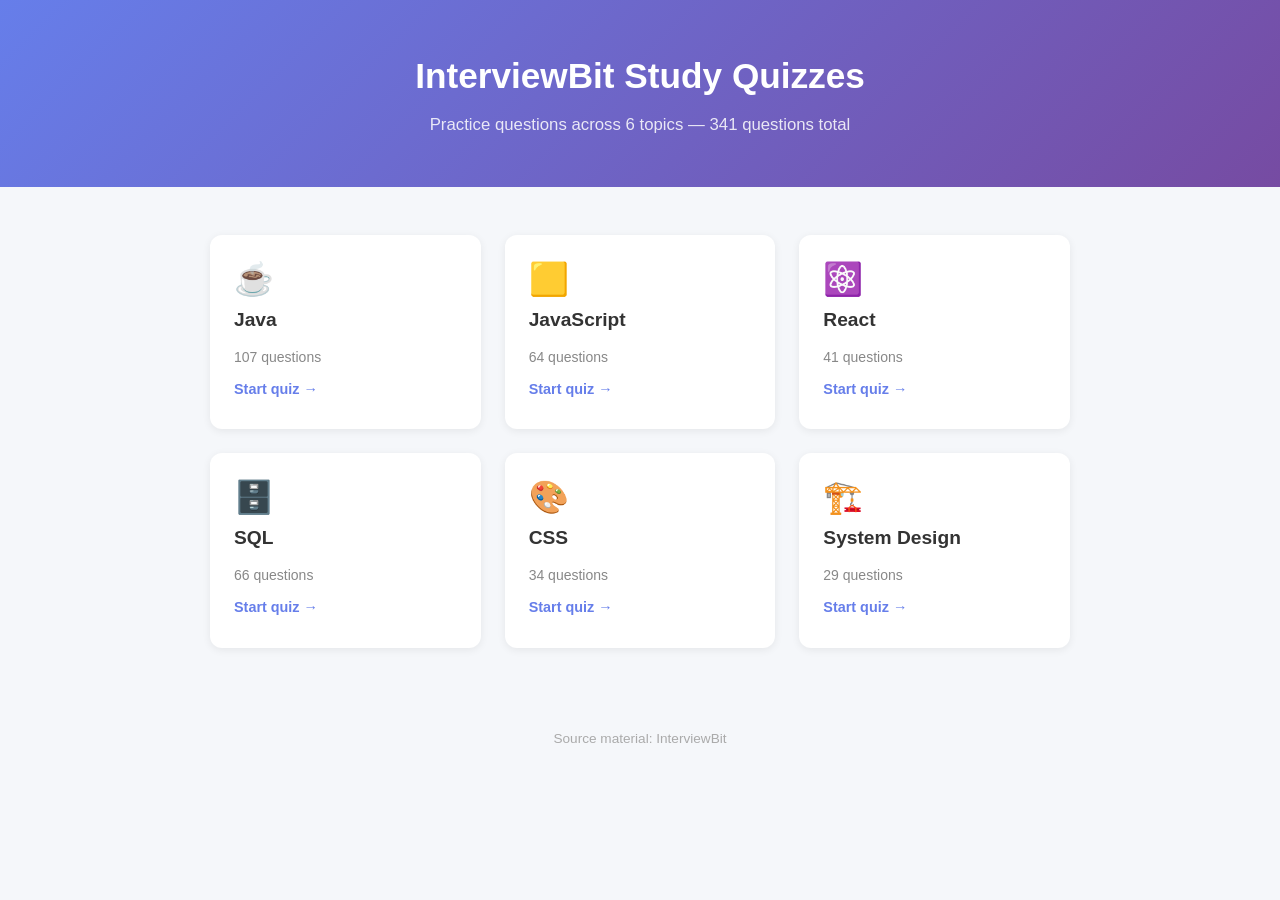
==== index.html @ 6f58a729 "Add InterviewBit study quizzes for six topics 341 questions across Java, JavaScript, React, CSS, SQL" ====
<!DOCTYPE html>
<html lang="en">
<head>
  <meta charset="UTF-8">
  <meta name="viewport" content="width=device-width, initial-scale=1.0">
  <title>InterviewBit Study Quizzes</title>
  <style>
    * {
      margin: 0;
      padding: 0;
      box-sizing: border-box;
    }

    body {
      font-family: -apple-system, BlinkMacSystemFont, 'Segoe UI', Roboto, 'Helvetica Neue', sans-serif;
      background: #f5f7fa;
      color: #333;
      line-height: 1.6;
    }

    header {
      background: linear-gradient(135deg, #667eea 0%, #764ba2 100%);
      color: white;
      padding: 48px 20px;
      text-align: center;
    }

    header h1 {
      font-size: 2.2rem;
      font-weight: 700;
      margin-bottom: 8px;
    }

    header p {
      font-size: 1.05rem;
      opacity: 0.85;
    }

    .container {
      max-width: 900px;
      margin: 48px auto;
      padding: 0 20px;
    }

    .grid {
      display: grid;
      grid-template-columns: repeat(auto-fill, minmax(260px, 1fr));
      gap: 24px;
    }

    .card {
      background: white;
      border-radius: 12px;
      padding: 28px 24px;
      box-shadow: 0 2px 8px rgba(0,0,0,0.07);
      text-decoration: none;
      color: inherit;
      display: flex;
      flex-direction: column;
      gap: 10px;
      transition: transform 0.15s ease, box-shadow 0.15s ease;
    }

    .card:hover {
      transform: translateY(-3px);
      box-shadow: 0 6px 20px rgba(102, 126, 234, 0.2);
    }

    .card-icon {
      font-size: 2rem;
      line-height: 1;
    }

    .card-title {
      font-size: 1.2rem;
      font-weight: 600;
    }

    .card-count {
      font-size: 0.875rem;
      color: #888;
    }

    .card-arrow {
      margin-top: auto;
      color: #667eea;
      font-weight: 600;
      font-size: 0.9rem;
    }

    footer {
      text-align: center;
      padding: 32px 20px;
      color: #aaa;
      font-size: 0.85rem;
    }
  </style>
</head>
<body>

  <header>
    <h1>InterviewBit Study Quizzes</h1>
    <p>Practice questions across 6 topics &mdash; 341 questions total</p>
  </header>

  <div class="container">
    <div class="grid">

      <a class="card" href="java/">
        <div class="card-icon">☕</div>
        <div class="card-title">Java</div>
        <div class="card-count">107 questions</div>
        <div class="card-arrow">Start quiz →</div>
      </a>

      <a class="card" href="javascript/">
        <div class="card-icon">🟨</div>
        <div class="card-title">JavaScript</div>
        <div class="card-count">64 questions</div>
        <div class="card-arrow">Start quiz →</div>
      </a>

      <a class="card" href="react/">
        <div class="card-icon">⚛️</div>
        <div class="card-title">React</div>
        <div class="card-count">41 questions</div>
        <div class="card-arrow">Start quiz →</div>
      </a>

      <a class="card" href="sql/">
        <div class="card-icon">🗄️</div>
        <div class="card-title">SQL</div>
        <div class="card-count">66 questions</div>
        <div class="card-arrow">Start quiz →</div>
      </a>

      <a class="card" href="css/">
        <div class="card-icon">🎨</div>
        <div class="card-title">CSS</div>
        <div class="card-count">34 questions</div>
        <div class="card-arrow">Start quiz →</div>
      </a>

      <a class="card" href="system-design/">
        <div class="card-icon">🏗️</div>
        <div class="card-title">System Design</div>
        <div class="card-count">29 questions</div>
        <div class="card-arrow">Start quiz →</div>
      </a>

    </div>
  </div>

  <footer>
    Source material: InterviewBit
  </footer>

</body>
</html>
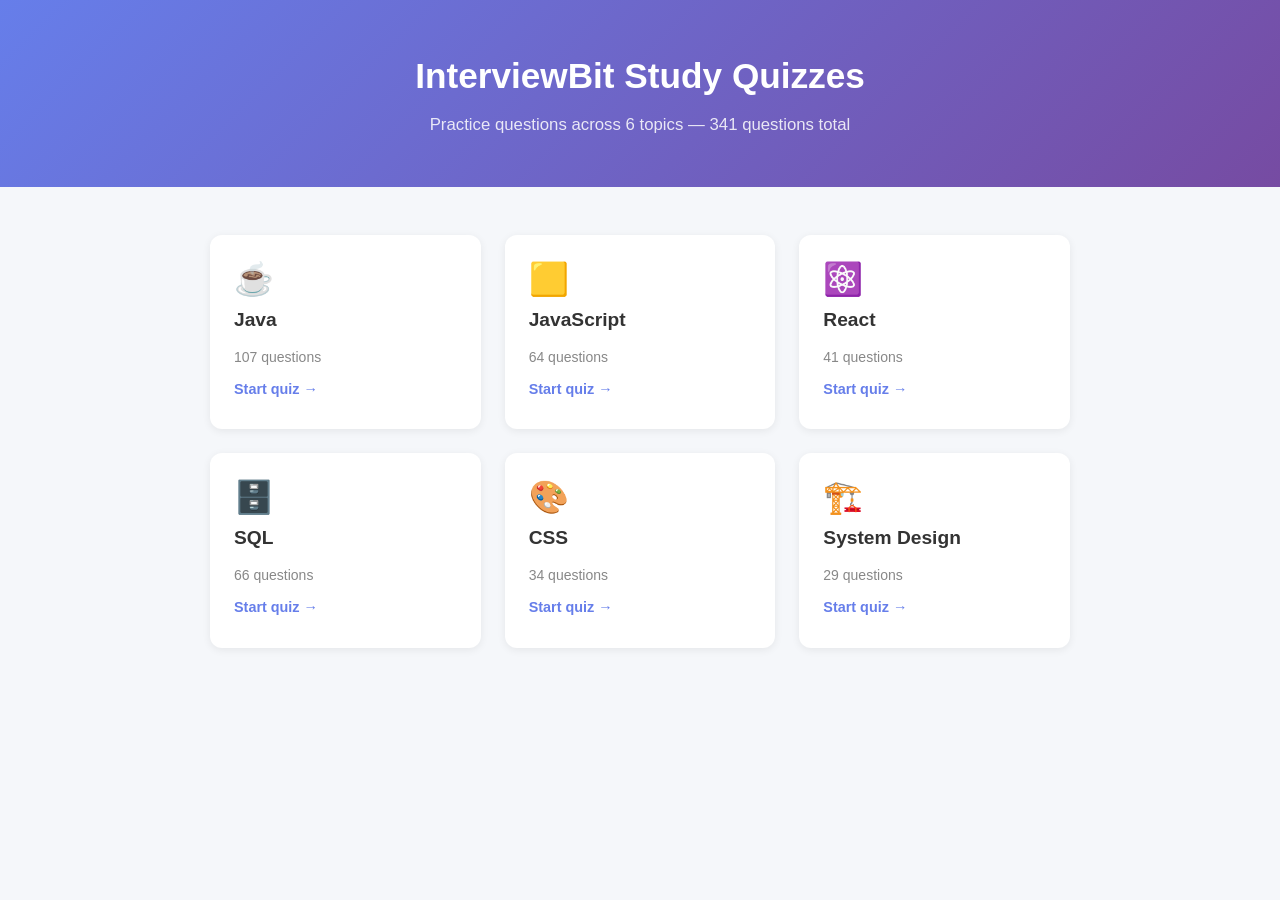
==== commit 6d8ddae2: "Remove footer" ====
--- a/index.html
+++ b/index.html
@@ -1,159 +1,156 @@
-<!DOCTYPE html>
+<!doctype html>
 <html lang="en">
-<head>
-  <meta charset="UTF-8">
-  <meta name="viewport" content="width=device-width, initial-scale=1.0">
-  <title>InterviewBit Study Quizzes</title>
-  <style>
-    * {
-      margin: 0;
-      padding: 0;
-      box-sizing: border-box;
-    }
+  <head>
+    <meta charset="UTF-8" />
+    <meta name="robots" content="noindex, nofollow" />
+    <meta name="viewport" content="width=device-width, initial-scale=1.0" />
+    <title>InterviewBit Study Quizzes</title>
+    <style>
+      * {
+        margin: 0;
+        padding: 0;
+        box-sizing: border-box;
+      }
 
-    body {
-      font-family: -apple-system, BlinkMacSystemFont, 'Segoe UI', Roboto, 'Helvetica Neue', sans-serif;
-      background: #f5f7fa;
-      color: #333;
-      line-height: 1.6;
-    }
+      body {
+        font-family:
+          -apple-system, BlinkMacSystemFont, "Segoe UI", Roboto,
+          "Helvetica Neue", sans-serif;
+        background: #f5f7fa;
+        color: #333;
+        line-height: 1.6;
+      }
 
-    header {
-      background: linear-gradient(135deg, #667eea 0%, #764ba2 100%);
-      color: white;
-      padding: 48px 20px;
-      text-align: center;
-    }
+      header {
+        background: linear-gradient(135deg, #667eea 0%, #764ba2 100%);
+        color: white;
+        padding: 48px 20px;
+        text-align: center;
+      }
 
-    header h1 {
-      font-size: 2.2rem;
-      font-weight: 700;
-      margin-bottom: 8px;
-    }
+      header h1 {
+        font-size: 2.2rem;
+        font-weight: 700;
+        margin-bottom: 8px;
+      }
 
-    header p {
-      font-size: 1.05rem;
-      opacity: 0.85;
-    }
+      header p {
+        font-size: 1.05rem;
+        opacity: 0.85;
+      }
 
-    .container {
-      max-width: 900px;
-      margin: 48px auto;
-      padding: 0 20px;
-    }
+      .container {
+        max-width: 900px;
+        margin: 48px auto;
+        padding: 0 20px;
+      }
 
-    .grid {
-      display: grid;
-      grid-template-columns: repeat(auto-fill, minmax(260px, 1fr));
-      gap: 24px;
-    }
+      .grid {
+        display: grid;
+        grid-template-columns: repeat(auto-fill, minmax(260px, 1fr));
+        gap: 24px;
+      }
 
-    .card {
-      background: white;
-      border-radius: 12px;
-      padding: 28px 24px;
-      box-shadow: 0 2px 8px rgba(0,0,0,0.07);
-      text-decoration: none;
-      color: inherit;
-      display: flex;
-      flex-direction: column;
-      gap: 10px;
-      transition: transform 0.15s ease, box-shadow 0.15s ease;
-    }
+      .card {
+        background: white;
+        border-radius: 12px;
+        padding: 28px 24px;
+        box-shadow: 0 2px 8px rgba(0, 0, 0, 0.07);
+        text-decoration: none;
+        color: inherit;
+        display: flex;
+        flex-direction: column;
+        gap: 10px;
+        transition:
+          transform 0.15s ease,
+          box-shadow 0.15s ease;
+      }
 
-    .card:hover {
-      transform: translateY(-3px);
-      box-shadow: 0 6px 20px rgba(102, 126, 234, 0.2);
-    }
+      .card:hover {
+        transform: translateY(-3px);
+        box-shadow: 0 6px 20px rgba(102, 126, 234, 0.2);
+      }
 
-    .card-icon {
-      font-size: 2rem;
-      line-height: 1;
-    }
+      .card-icon {
+        font-size: 2rem;
+        line-height: 1;
+      }
 
-    .card-title {
-      font-size: 1.2rem;
-      font-weight: 600;
-    }
+      .card-title {
+        font-size: 1.2rem;
+        font-weight: 600;
+      }
 
-    .card-count {
-      font-size: 0.875rem;
-      color: #888;
-    }
+      .card-count {
+        font-size: 0.875rem;
+        color: #888;
+      }
 
-    .card-arrow {
-      margin-top: auto;
-      color: #667eea;
-      font-weight: 600;
-      font-size: 0.9rem;
-    }
+      .card-arrow {
+        margin-top: auto;
+        color: #667eea;
+        font-weight: 600;
+        font-size: 0.9rem;
+      }
 
-    footer {
-      text-align: center;
-      padding: 32px 20px;
-      color: #aaa;
-      font-size: 0.85rem;
-    }
-  </style>
-</head>
-<body>
+      footer {
+        text-align: center;
+        padding: 32px 20px;
+        color: #aaa;
+        font-size: 0.85rem;
+      }
+    </style>
+  </head>
+  <body>
+    <header>
+      <h1>InterviewBit Study Quizzes</h1>
+      <p>Practice questions across 6 topics &mdash; 341 questions total</p>
+    </header>
 
-  <header>
-    <h1>InterviewBit Study Quizzes</h1>
-    <p>Practice questions across 6 topics &mdash; 341 questions total</p>
-  </header>
+    <div class="container">
+      <div class="grid">
+        <a class="card" href="java/">
+          <div class="card-icon">☕</div>
+          <div class="card-title">Java</div>
+          <div class="card-count">107 questions</div>
+          <div class="card-arrow">Start quiz →</div>
+        </a>
 
-  <div class="container">
-    <div class="grid">
+        <a class="card" href="javascript/">
+          <div class="card-icon">🟨</div>
+          <div class="card-title">JavaScript</div>
+          <div class="card-count">64 questions</div>
+          <div class="card-arrow">Start quiz →</div>
+        </a>
 
-      <a class="card" href="java/">
-        <div class="card-icon">☕</div>
-        <div class="card-title">Java</div>
-        <div class="card-count">107 questions</div>
-        <div class="card-arrow">Start quiz →</div>
-      </a>
+        <a class="card" href="react/">
+          <div class="card-icon">⚛️</div>
+          <div class="card-title">React</div>
+          <div class="card-count">41 questions</div>
+          <div class="card-arrow">Start quiz →</div>
+        </a>
 
-      <a class="card" href="javascript/">
-        <div class="card-icon">🟨</div>
-        <div class="card-title">JavaScript</div>
-        <div class="card-count">64 questions</div>
-        <div class="card-arrow">Start quiz →</div>
-      </a>
+        <a class="card" href="sql/">
+          <div class="card-icon">🗄️</div>
+          <div class="card-title">SQL</div>
+          <div class="card-count">66 questions</div>
+          <div class="card-arrow">Start quiz →</div>
+        </a>
 
-      <a class="card" href="react/">
-        <div class="card-icon">⚛️</div>
-        <div class="card-title">React</div>
-        <div class="card-count">41 questions</div>
-        <div class="card-arrow">Start quiz →</div>
-      </a>
+        <a class="card" href="css/">
+          <div class="card-icon">🎨</div>
+          <div class="card-title">CSS</div>
+          <div class="card-count">34 questions</div>
+          <div class="card-arrow">Start quiz →</div>
+        </a>
 
-      <a class="card" href="sql/">
-        <div class="card-icon">🗄️</div>
-        <div class="card-title">SQL</div>
-        <div class="card-count">66 questions</div>
-        <div class="card-arrow">Start quiz →</div>
-      </a>
-
-      <a class="card" href="css/">
-        <div class="card-icon">🎨</div>
-        <div class="card-title">CSS</div>
-        <div class="card-count">34 questions</div>
-        <div class="card-arrow">Start quiz →</div>
-      </a>
-
-      <a class="card" href="system-design/">
-        <div class="card-icon">🏗️</div>
-        <div class="card-title">System Design</div>
-        <div class="card-count">29 questions</div>
-        <div class="card-arrow">Start quiz →</div>
-      </a>
-
+        <a class="card" href="system-design/">
+          <div class="card-icon">🏗️</div>
+          <div class="card-title">System Design</div>
+          <div class="card-count">29 questions</div>
+          <div class="card-arrow">Start quiz →</div>
+        </a>
+      </div>
     </div>
-  </div>
-
-  <footer>
-    Source material: InterviewBit
-  </footer>
-
-</body>
+  </body>
 </html>
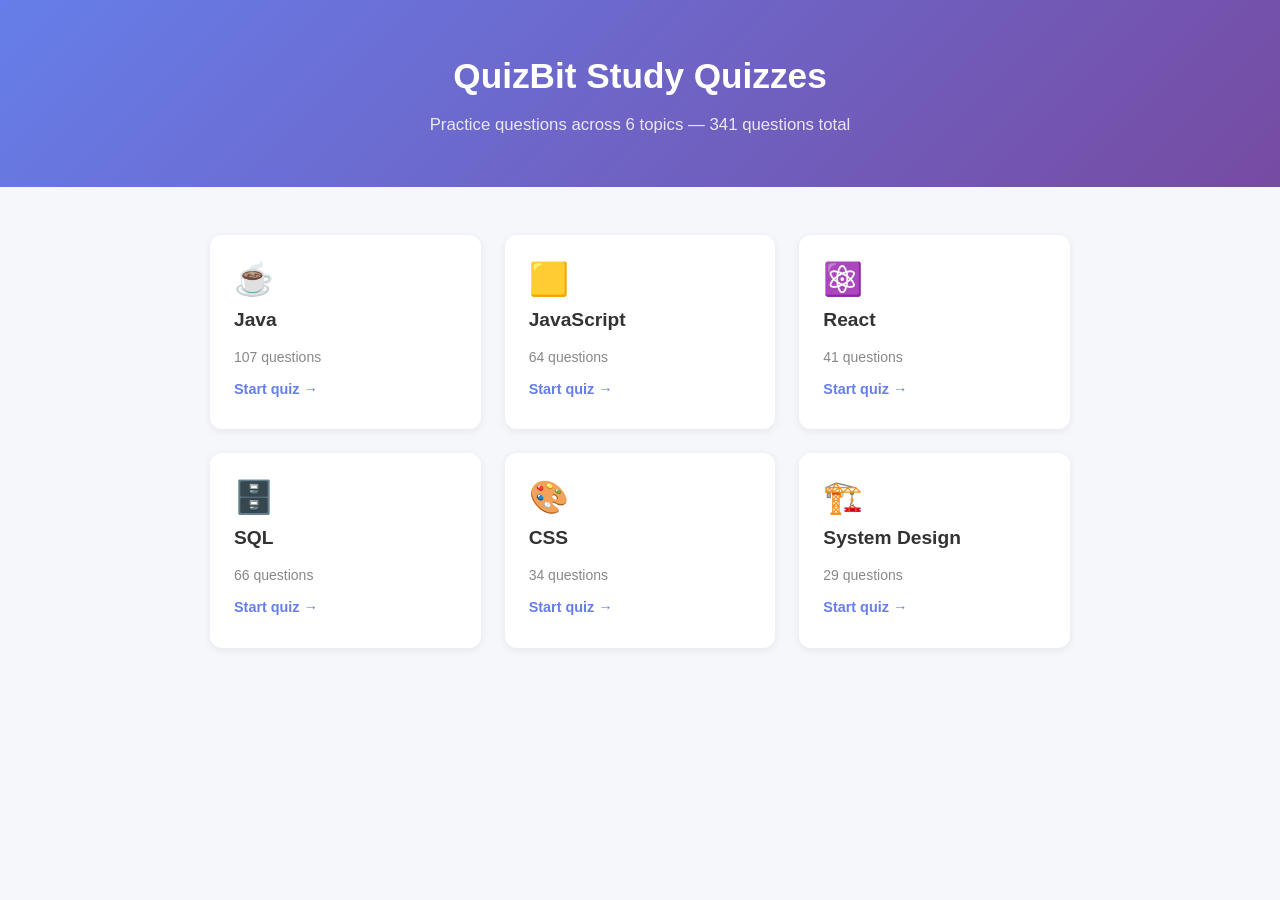
==== commit 923dc06c: "Rebrand to QuizBit, rewrite CSS Q&A, improve code rendering - Replace InterviewBit -> QuizBit, inter" ====
--- a/index.html
+++ b/index.html
@@ -4,7 +4,7 @@
     <meta charset="UTF-8" />
     <meta name="robots" content="noindex, nofollow" />
     <meta name="viewport" content="width=device-width, initial-scale=1.0" />
-    <title>InterviewBit Study Quizzes</title>
+    <title>QuizBit Study Quizzes</title>
     <style>
       * {
         margin: 0;
@@ -103,7 +103,7 @@
   </head>
   <body>
     <header>
-      <h1>InterviewBit Study Quizzes</h1>
+      <h1>QuizBit Study Quizzes</h1>
       <p>Practice questions across 6 topics &mdash; 341 questions total</p>
     </header>
 
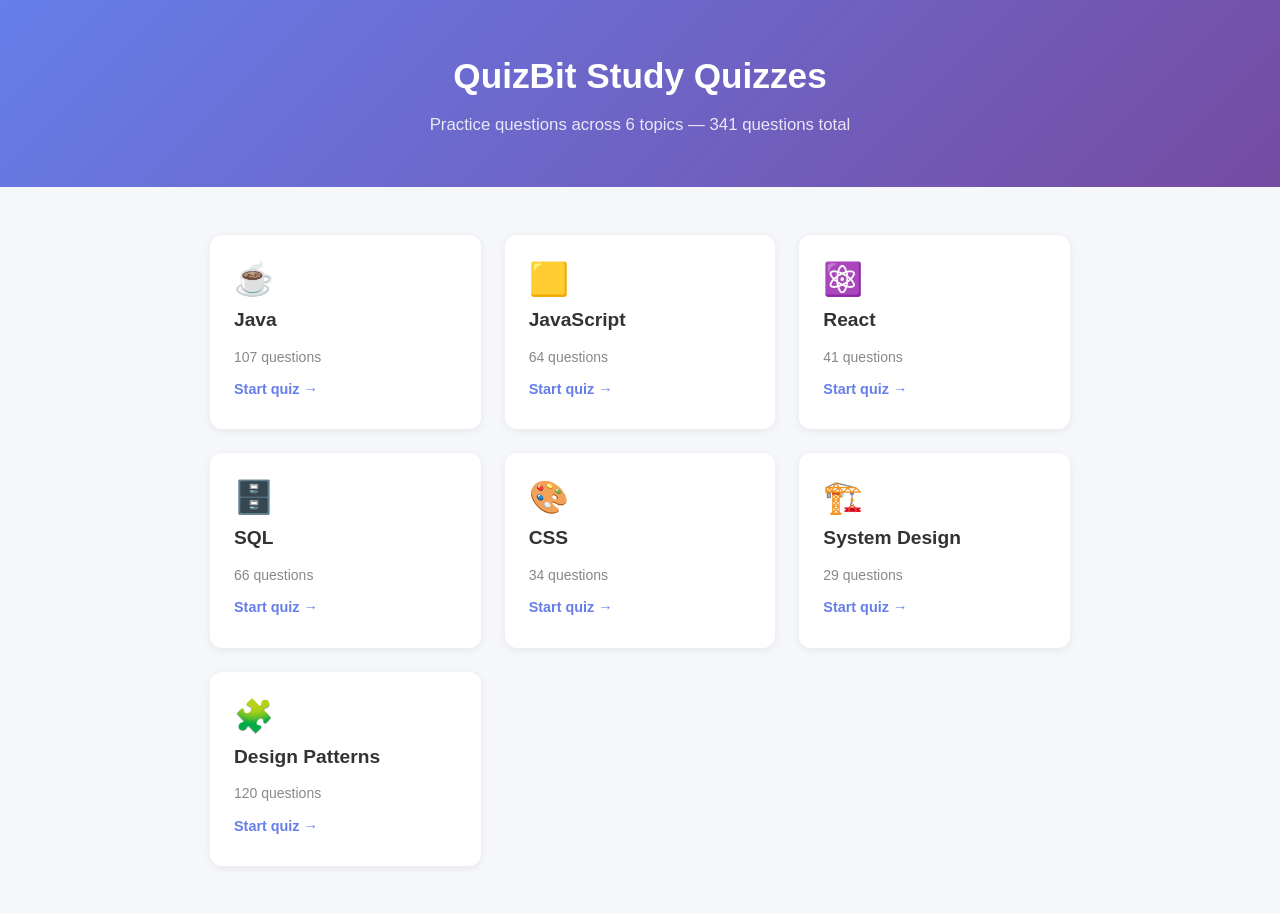
==== commit d4b4f71d: "Add Design Patterns card to landing page Co-Authored-By: Claude Sonnet 5.5 <noreply@anthropic.com>" ====
--- a/index.html
+++ b/index.html
@@ -150,6 +150,13 @@
           <div class="card-count">29 questions</div>
           <div class="card-arrow">Start quiz →</div>
         </a>
+
+        <a class="card" href="design-patterns/">
+          <div class="card-icon">🧩</div>
+          <div class="card-title">Design Patterns</div>
+          <div class="card-count">120 questions</div>
+          <div class="card-arrow">Start quiz →</div>
+        </a>
       </div>
     </div>
   </body>
